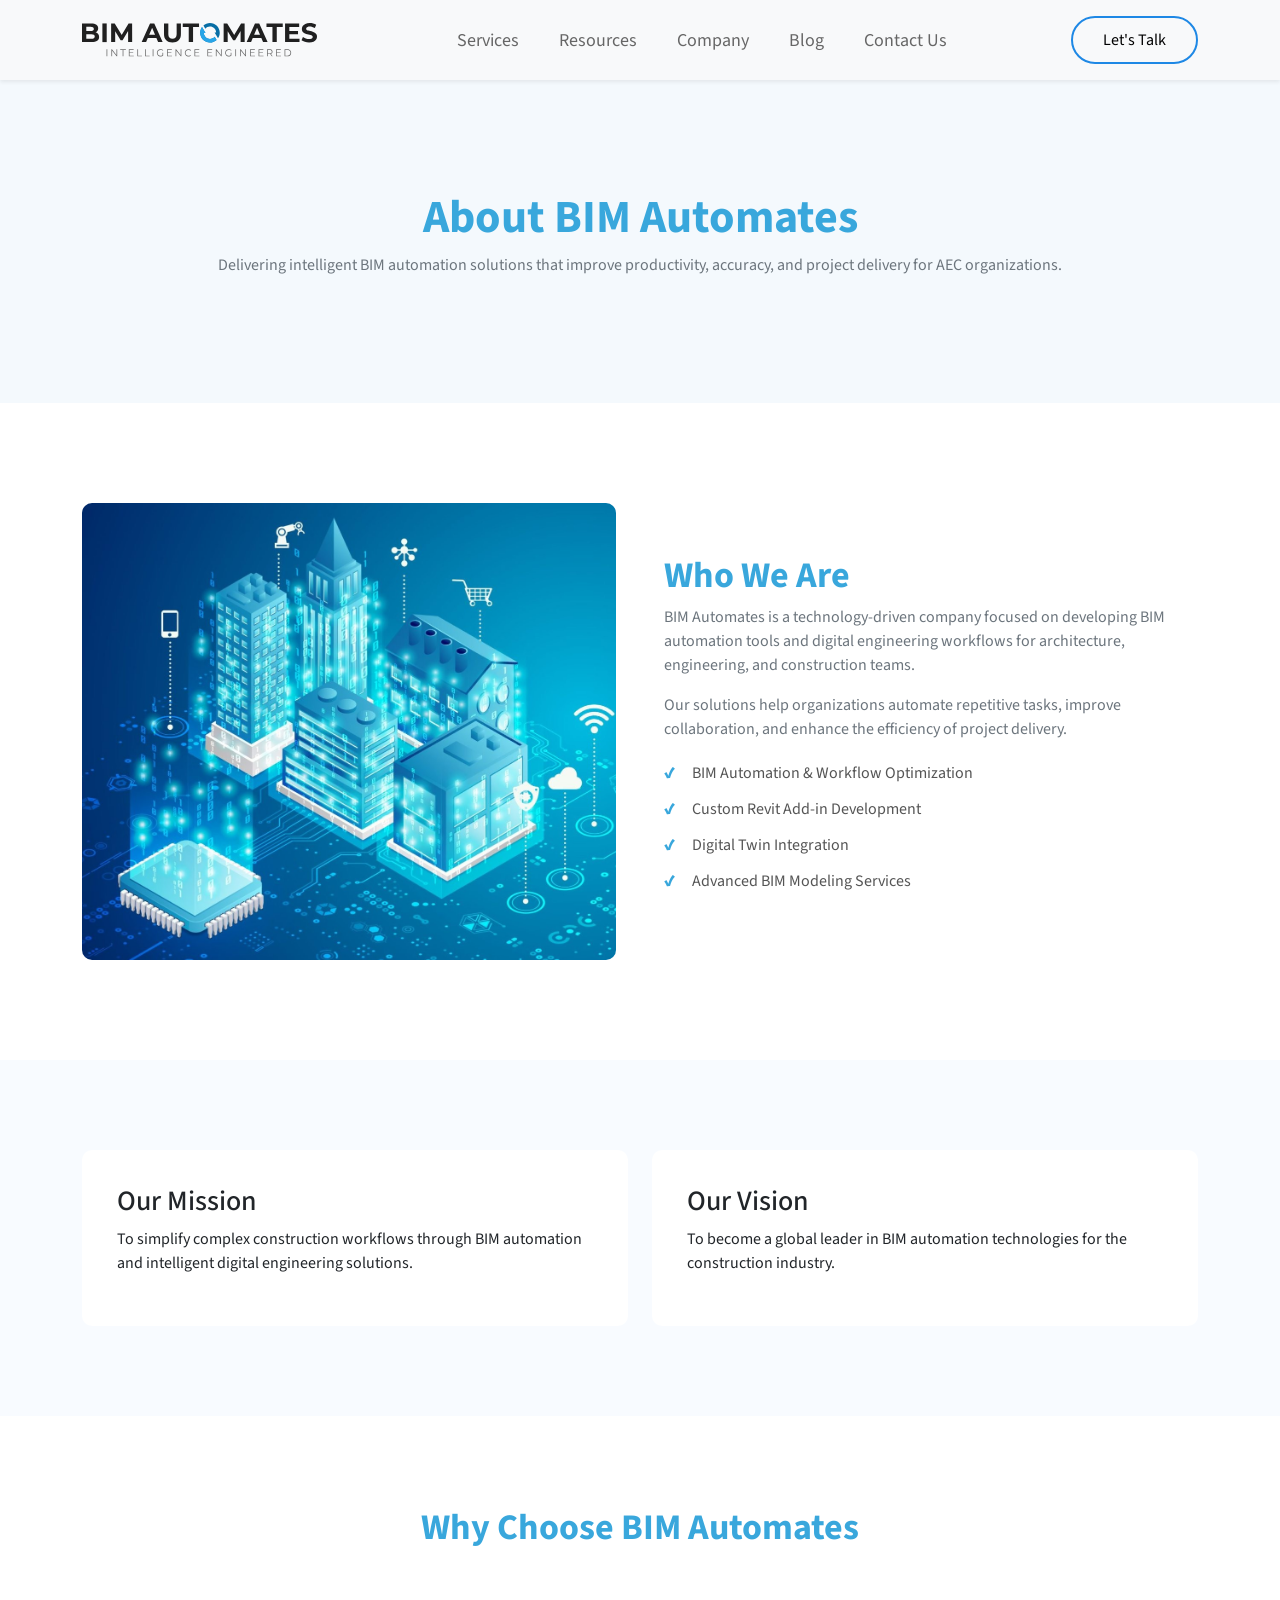
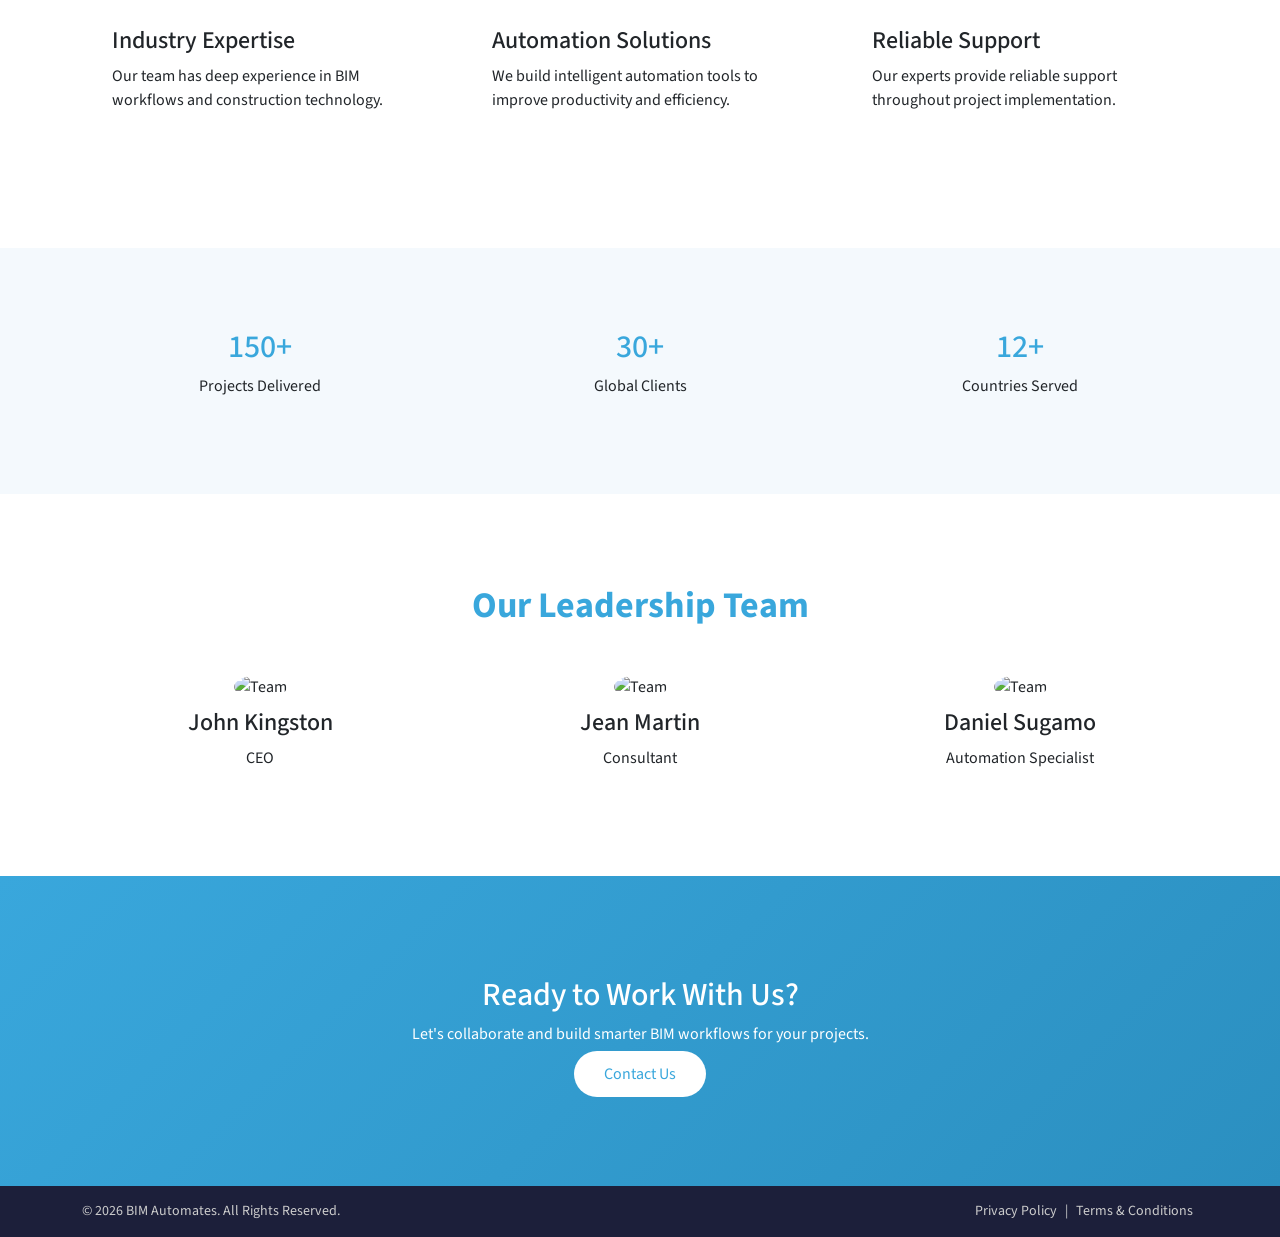
==== pages/about.html @ fe3893ab "First commit" ====
<!DOCTYPE html>
<html lang="en">

<head>

    <meta charset="UTF-8">

    <meta name="viewport" content="width=device-width, initial-scale=1.0">

    <title>About | BIM Automates</title>

    <!-- Bootstrap -->
    <link href="https://fonts.googleapis.com/css2?family=Source+Sans+Pro:wght@300;400;600&family=Source+Serif+Pro:wght@400;600&display=swap" rel="stylesheet">
    <link
        href="https://cdn.jsdelivr.net/npm/bootstrap@5.3.2/dist/css/bootstrap.min.css"
        rel="stylesheet"
    >

    <!-- CSS -->

    <link rel="stylesheet" href="/css/about.css">

</head>

<body>


<!-- NAVBAR -->

<div id="navbar"></div>

<!-- ABOUT HERO -->

<section class="about-hero">

    <div class="container text-center">

        <h1 class="about-hero-title">
            About BIM Automates
        </h1>

        <p class="about-hero-desc">
            Delivering intelligent BIM automation solutions that
            improve productivity, accuracy, and project delivery
            for AEC organizations.
        </p>

    </div>

</section>



<!-- COMPANY OVERVIEW -->

<section class="about-section">

    <div class="container">

        <div class="row align-items-center g-5">

            <div class="col-lg-6">

                <img
                    src="../image/capability-imag-1.jpg"
                    class="img-fluid about-img"
                    alt="About"
                >

            </div>


            <div class="col-lg-6">

                <h2 class="section-title">
                    Who We Are
                </h2>

                <p class="about-text">
                    BIM Automates is a technology-driven company focused
                    on developing BIM automation tools and digital
                    engineering workflows for architecture, engineering,
                    and construction teams.
                </p>

                <p class="about-text">
                    Our solutions help organizations automate repetitive
                    tasks, improve collaboration, and enhance the
                    efficiency of project delivery.
                </p>
                <ul class="about-list">

                    <li>
                        BIM Automation & Workflow Optimization
                    </li>

                    <li>
                        Custom Revit Add-in Development
                    </li>

                    <li>
                        Digital Twin Integration
                    </li>

                    <li>
                        Advanced BIM Modeling Services
                    </li>

                </ul>

            </div>

        </div>

    </div>

</section>



<!-- MISSION & VISION -->

<section class="mission-vision">

    <div class="container">

        <div class="row g-4">

            <div class="col-md-6">

                <div class="mv-card">

                    <h3>
                        Our Mission
                    </h3>

                    <p>
                        To simplify complex construction workflows
                        through BIM automation and intelligent
                        digital engineering solutions.
                    </p>

                </div>

            </div>


            <div class="col-md-6">

                <div class="mv-card">

                    <h3>
                        Our Vision
                    </h3>

                    <p>
                        To become a global leader in BIM automation
                        technologies for the construction industry.
                    </p>

                </div>

            </div>

        </div>

    </div>

</section>



<!-- WHY CHOOSE US -->

<section class="why-choose">

    <div class="container">

        <div class="section-header text-center">

            <h2 class="section-title">
                Why Choose BIM Automates
            </h2>

        </div>

        <div class="row g-4 mt-4">

            <div class="col-md-4">

                <div class="choose-card">

                    <h4>
                        Industry Expertise
                    </h4>

                    <p>
                        Our team has deep experience in BIM workflows
                        and construction technology.
                    </p>

                </div>

            </div>


            <div class="col-md-4">

                <div class="choose-card">

                    <h4>
                        Automation Solutions
                    </h4>

                    <p>
                        We build intelligent automation tools
                        to improve productivity and efficiency.
                    </p>

                </div>

            </div>


            <div class="col-md-4">

                <div class="choose-card">

                    <h4>
                        Reliable Support
                    </h4>

                    <p>
                        Our experts provide reliable support
                        throughout project implementation.
                    </p>

                </div>

            </div>

        </div>

    </div>

</section>



<!-- COMPANY STATS -->

<section class="stats-section">

    <div class="container">

        <div class="row text-center">

            <div class="col-md-4">

                <h2>150+</h2>
                <p>Projects Delivered</p>

            </div>

            <div class="col-md-4">

                <h2>30+</h2>
                <p>Global Clients</p>

            </div>

            <div class="col-md-4">

                <h2>12+</h2>
                <p>Countries Served</p>

            </div>

        </div>

    </div>

</section>



<!-- TEAM -->

<section class="team-section">

    <div class="container">

        <div class="section-header text-center">

            <h2 class="section-title">
                Our Leadership Team
            </h2>

        </div>

        <div class="row text-center g-4 mt-4">

            <div class="col-md-4">

                <div class="team-card">

                    <img
                        src="../image/team1.jpg"
                        class="img-fluid rounded-circle"
                        alt="Team"
                    >

                    <h4>John Kingston</h4>
                    <p>CEO</p>

                </div>

            </div>


            <div class="col-md-4">

                <div class="team-card">

                    <img
                        src="../image/team2.jpg"
                        class="img-fluid rounded-circle"
                        alt="Team"
                    >

                    <h4>Jean Martin</h4>
                    <p>Consultant</p>

                </div>

            </div>


            <div class="col-md-4">

                <div class="team-card">

                    <img
                        src="../image/team3.jpg"
                        class="img-fluid rounded-circle"
                        alt="Team"
                    >

                    <h4>Daniel Sugamo</h4>
                    <p>Automation Specialist</p>

                </div>

            </div>

        </div>

    </div>

</section>



<!-- CTA -->

<section class="about-cta">

    <div class="container text-center">

        <h2>
            Ready to Work With Us?
        </h2>

        <p>
            Let's collaborate and build smarter BIM workflows
            for your projects.
        </p>

        <a href="/pages/contact.html" class="cta-btn">
            Contact Us
        </a>

    </div>

</section>

<footer class="copyright-footer">

    <div class="container">

        <div class="row align-items-center">

            <div class="col-md-6 text-center text-md-start">

                <p class="copyright-text">
                    © 2026 BIM Automates. All Rights Reserved.
                </p>

            </div>


            <div class="col-md-6 text-center text-md-end">

                <p class="footer-links">

                    <a href="/pages/privacy.html">Privacy Policy</a>

                    <span>|</span>

                    <a href="/pages/terms.html">Terms & Conditions</a>

                </p>

            </div>

        </div>

    </div>

</footer>

<script
src="https://cdn.jsdelivr.net/npm/bootstrap@5.3.2/dist/js/bootstrap.bundle.min.js">
</script>

<script src="/script/script.js"></script>
</body>

</html>
---- css/about.css ----
body{
    font-family: "Source Sans Pro", Arial, Helvetica, sans-serif;
    margin: 0;
}
.nav-link{
    font-size:18px;
    color:#666;
}

.nav-link:hover{
    color:#1e88e5;
}

.talk-btn{
    border:2px solid #1e88e5;
    padding:10px 30px;
    border-radius:30px;
    color:#000;
}

.talk-btn:hover{
    background:#1e88e5;
    color:white;
}
.navbar-brand img{
    height:auto;
    width:auto;
}
@media (max-width:992px){
    .navbar-brand img{
        height:32px;
    }
}

@media (max-width:576px){
    .navbar-brand img{
        height:26px;
    }
}

.about-section {
    padding: 100px 0;
}

.about-image img {
    border-radius: 12px;
}

.about-hero {
    padding: 110px 0;
    background: #f4f9fd;
}

.about-hero-title {
    font-size: 46px;
    font-weight: 700;
    color: #39a7dc;
}

.about-hero-desc {
    color: #6c757d;
}

.about-section {
    padding: 100px 0;
}

.about-img {
    border-radius: 10px;
}

.section-title {
    font-size: 36px;
    font-weight: 700;
    color: #39a7dc;
}

.about-text {
    color: #6c757d;
}

.about-list {
    padding-left: 20px;
}

.mission-vision {
    padding: 90px 0;
    background: #f8fbff;
}

.mv-card {
    background: white;
    padding: 35px;
    border-radius: 10px;
}


.why-choose {
    padding: 90px 0;
}

.choose-card {
    background: white;
    padding: 30px;
    border-radius: 10px;
}

.stats-section {
    padding: 80px 0;
    background: #f4f9fd;
}

.stats-section h2 {
    color: #39a7dc;
}

.team-section {
    padding: 90px 0;
}

.team-card img {
    width: 120px;
    margin-bottom: 10px;
}
.about-cta {
    padding: 100px 0;
    background: linear-gradient(135deg,#39a7dc,#2b8fc0);
    color: white;
}

.cta-btn {
    background: white;
    color: #39a7dc;
    padding: 12px 30px;
    border-radius: 30px;
    text-decoration: none;
}

.about-title {
    font-size: 38px;
    font-weight: 700;
    color: #39a7dc;
    margin-bottom: 15px;
}

.about-desc {
    font-size: 16px;
    color: #6c757d;
    margin-bottom: 15px;
}

.about-features {
    list-style: none;
    padding: 0;
    margin-top: 20px;
}

.about-features li {
    margin-bottom: 10px;
    font-size: 15px;
    color: #444;
}

.about-list {
    list-style: none;
    padding-left: 0;
    margin-top: 20px;
}

.about-list li {
    position: relative;
    padding-left: 28px;
    margin-bottom: 12px;
    font-size: 16px;
    color: #555;
}

.about-list li::before {
    content: "✔";
    position: absolute;
    left: 0;
    color: #39a7dc;
    font-weight: bold;
}

.copyright-footer{
    background:#1c1f3a;
    padding:15px 0;
    color:#ccc;
    font-size:14px;
}

.copyright-text{
    margin:0;
}

.footer-links{
    margin:0;
}

.footer-links a{
    color:#ccc;
    text-decoration:none;
    margin:0 5px;
    transition:0.3s;
}

.footer-links a:hover{
    color:#1e88e5;
}
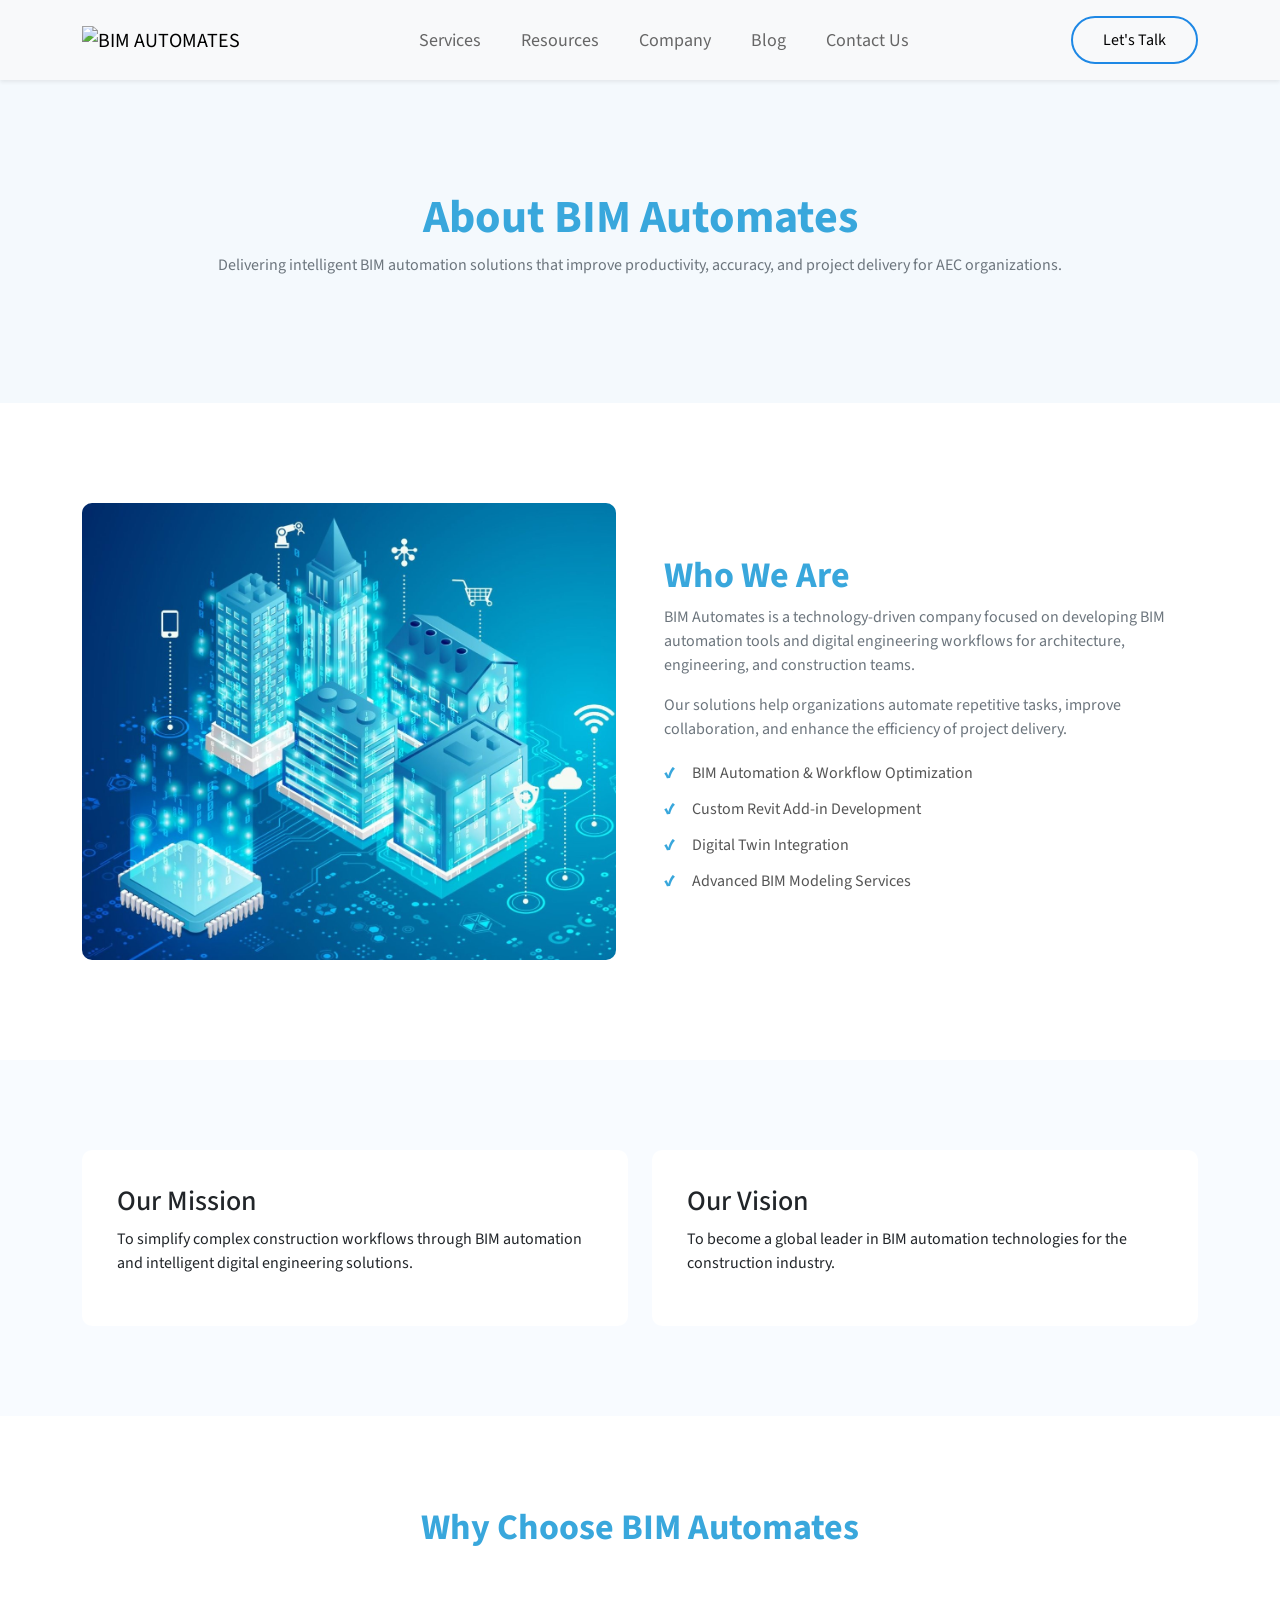
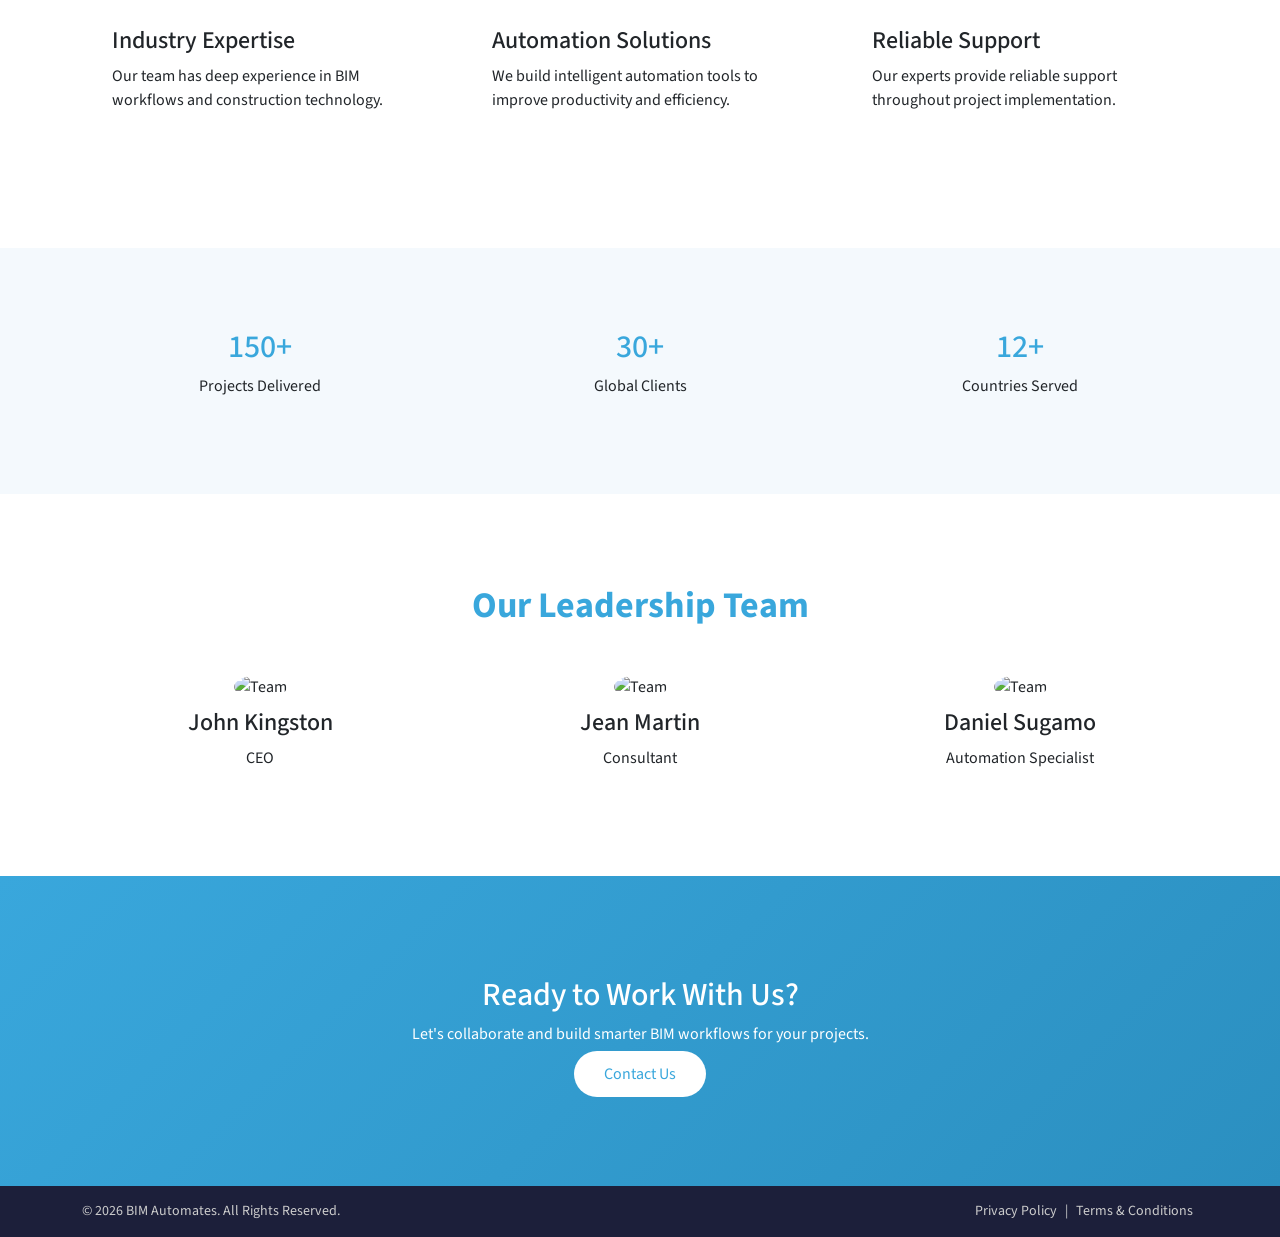
==== commit a8badfa2: "Full nav updated" ====
--- a/pages/about.html
+++ b/pages/about.html
@@ -18,7 +18,7 @@
 
     <!-- CSS -->
 
-    <link rel="stylesheet" href="/css/about.css">
+    <link rel="stylesheet" href="../css/about.css">
 
 </head>
 
@@ -27,8 +27,52 @@
 
 <!-- NAVBAR -->
 
-<div id="navbar"></div>
-
+<!-- <div id="navbar"></div> -->
+<nav class="navbar navbar-expand-lg navbar-light bg-light shadow-sm py-3">
+    <div class="container">
+
+        <!-- Logo -->
+        <a class="navbar-brand" href="../index.html">
+            <img src="image/bim-logo.svg" alt="BIM AUTOMATES">
+        </a>
+
+        <!-- Mobile menu button -->
+        <button class="navbar-toggler ms-auto" type="button" data-bs-toggle="collapse" data-bs-target="#navmenu">
+            <span class="navbar-toggler-icon"></span>
+        </button>
+
+        <div class="collapse navbar-collapse justify-content-center" id="navmenu">
+            <ul class="navbar-nav gap-lg-4 text-center">
+
+                <li class="nav-item">
+                    <a class="nav-link" href="services.html">Services</a>
+                </li>
+
+                <li class="nav-item">
+                    <a class="nav-link" href="resource.html">Resources</a>
+                </li>
+
+                <li class="nav-item">
+                    <a class="nav-link" href="company.html">Company</a>
+                </li>
+
+                <li class="nav-item">
+                    <a class="nav-link" href="blog.html">Blog</a>
+                </li>
+
+                <li class="nav-item">
+                    <a class="nav-link" href="contact.html">Contact Us</a>
+                </li>
+
+            </ul>
+        </div>
+
+        <a href="#" class="btn talk-btn d-none d-lg-inline">
+            Let's Talk
+        </a>
+
+    </div>
+</nav>
 <!-- ABOUT HERO -->
 
 <section class="about-hero">
@@ -376,7 +420,7 @@
             for your projects.
         </p>
 
-        <a href="/pages/contact.html" class="cta-btn">
+        <a href="contact.html" class="cta-btn">
             Contact Us
         </a>
 
@@ -403,11 +447,11 @@
 
                 <p class="footer-links">
 
-                    <a href="/pages/privacy.html">Privacy Policy</a>
+                    <a href="privacy.html">Privacy Policy</a>
 
                     <span>|</span>
 
-                    <a href="/pages/terms.html">Terms & Conditions</a>
+                    <a href="terms.html">Terms & Conditions</a>
 
                 </p>
 
@@ -423,7 +467,7 @@
 src="https://cdn.jsdelivr.net/npm/bootstrap@5.3.2/dist/js/bootstrap.bundle.min.js">
 </script>
 
-<script src="/script/script.js"></script>
+<script src="../script/script.js"></script>
 </body>
 
 </html>
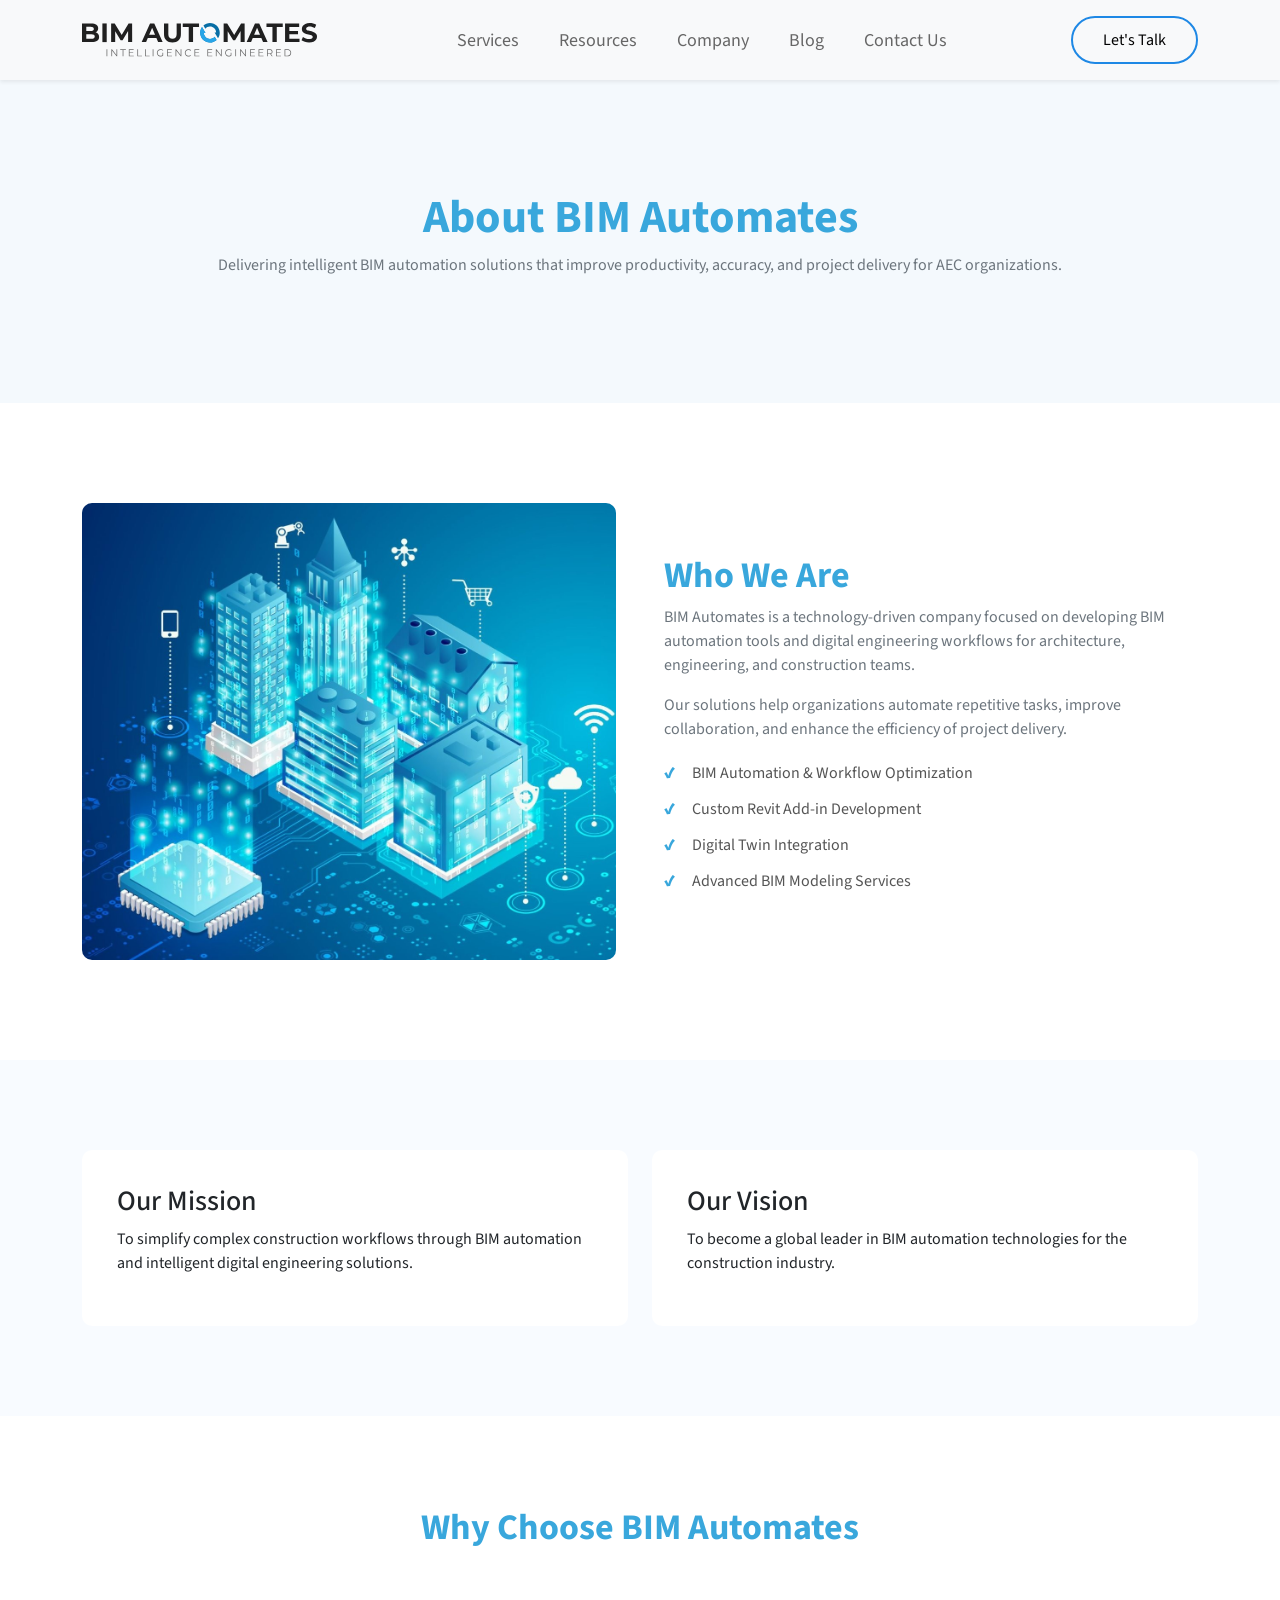
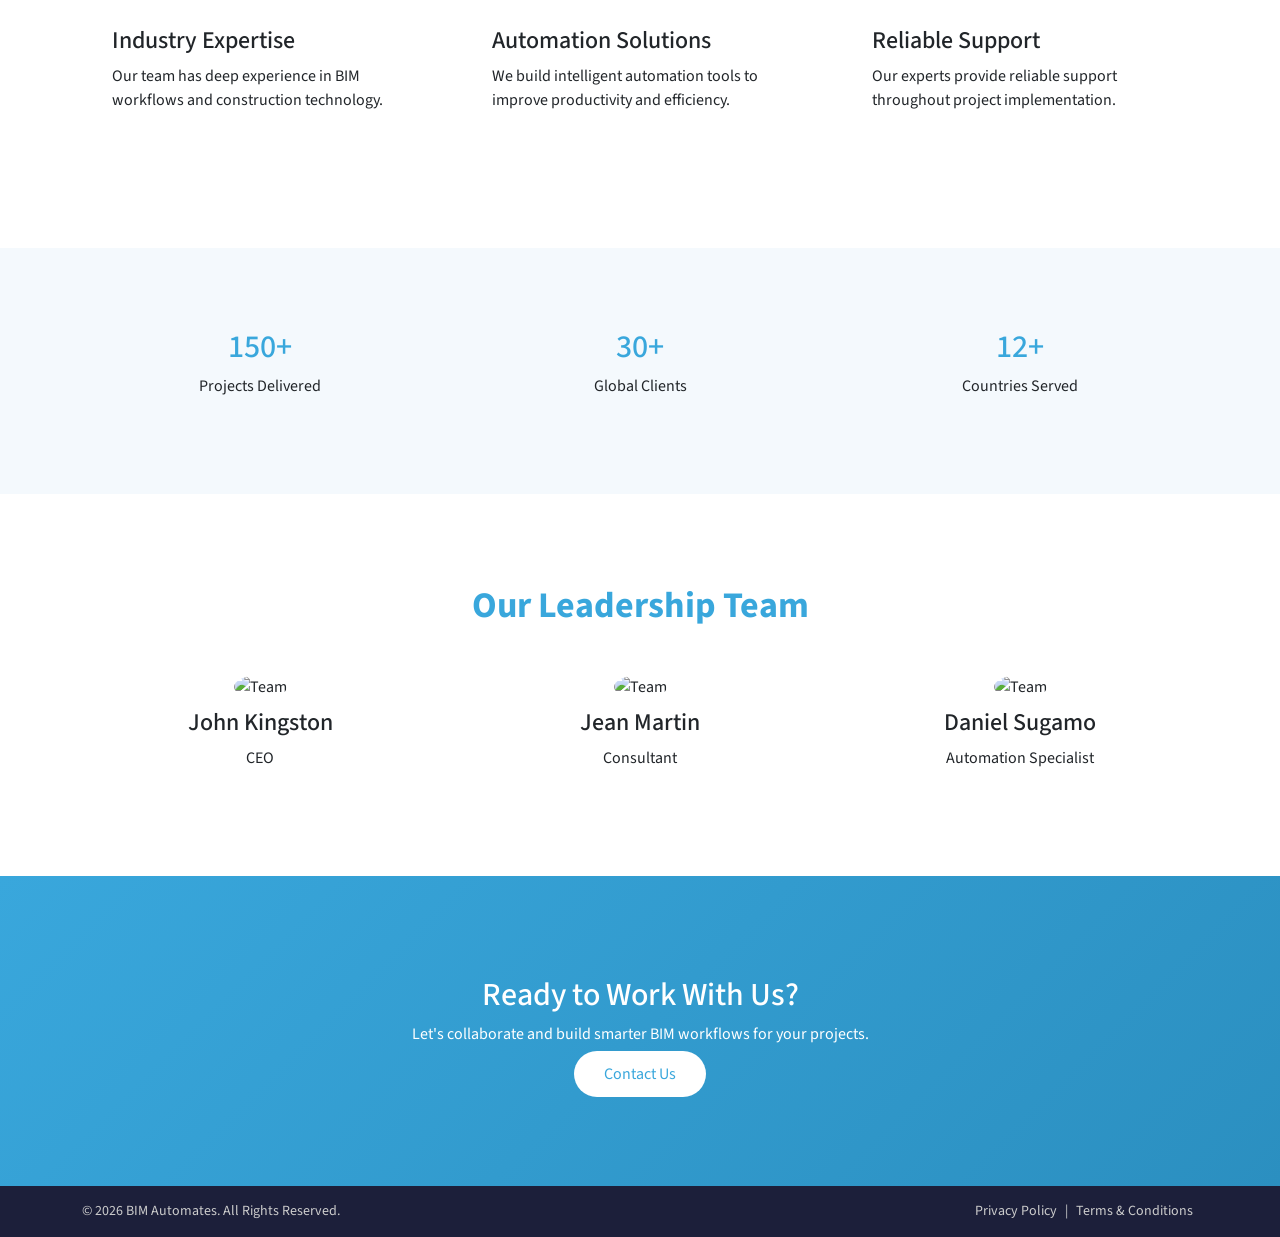
==== commit 3c5ae408: "Logo update" ====
--- a/pages/about.html
+++ b/pages/about.html
@@ -33,7 +33,7 @@
 
         <!-- Logo -->
         <a class="navbar-brand" href="../index.html">
-            <img src="image/bim-logo.svg" alt="BIM AUTOMATES">
+            <img src="../image/bim-logo.svg" alt="BIM AUTOMATES">
         </a>
 
         <!-- Mobile menu button -->
@@ -45,23 +45,23 @@
             <ul class="navbar-nav gap-lg-4 text-center">
 
                 <li class="nav-item">
-                    <a class="nav-link" href="services.html">Services</a>
+                    <a class="nav-link" href="pages/services.html">Services</a>
                 </li>
 
                 <li class="nav-item">
-                    <a class="nav-link" href="resource.html">Resources</a>
+                    <a class="nav-link" href="pages/resource.html">Resources</a>
                 </li>
 
                 <li class="nav-item">
-                    <a class="nav-link" href="company.html">Company</a>
+                    <a class="nav-link" href="pages/company.html">Company</a>
                 </li>
 
                 <li class="nav-item">
-                    <a class="nav-link" href="blog.html">Blog</a>
+                    <a class="nav-link" href="pages/blog.html">Blog</a>
                 </li>
 
                 <li class="nav-item">
-                    <a class="nav-link" href="contact.html">Contact Us</a>
+                    <a class="nav-link" href="pages/contact.html">Contact Us</a>
                 </li>
 
             </ul>
